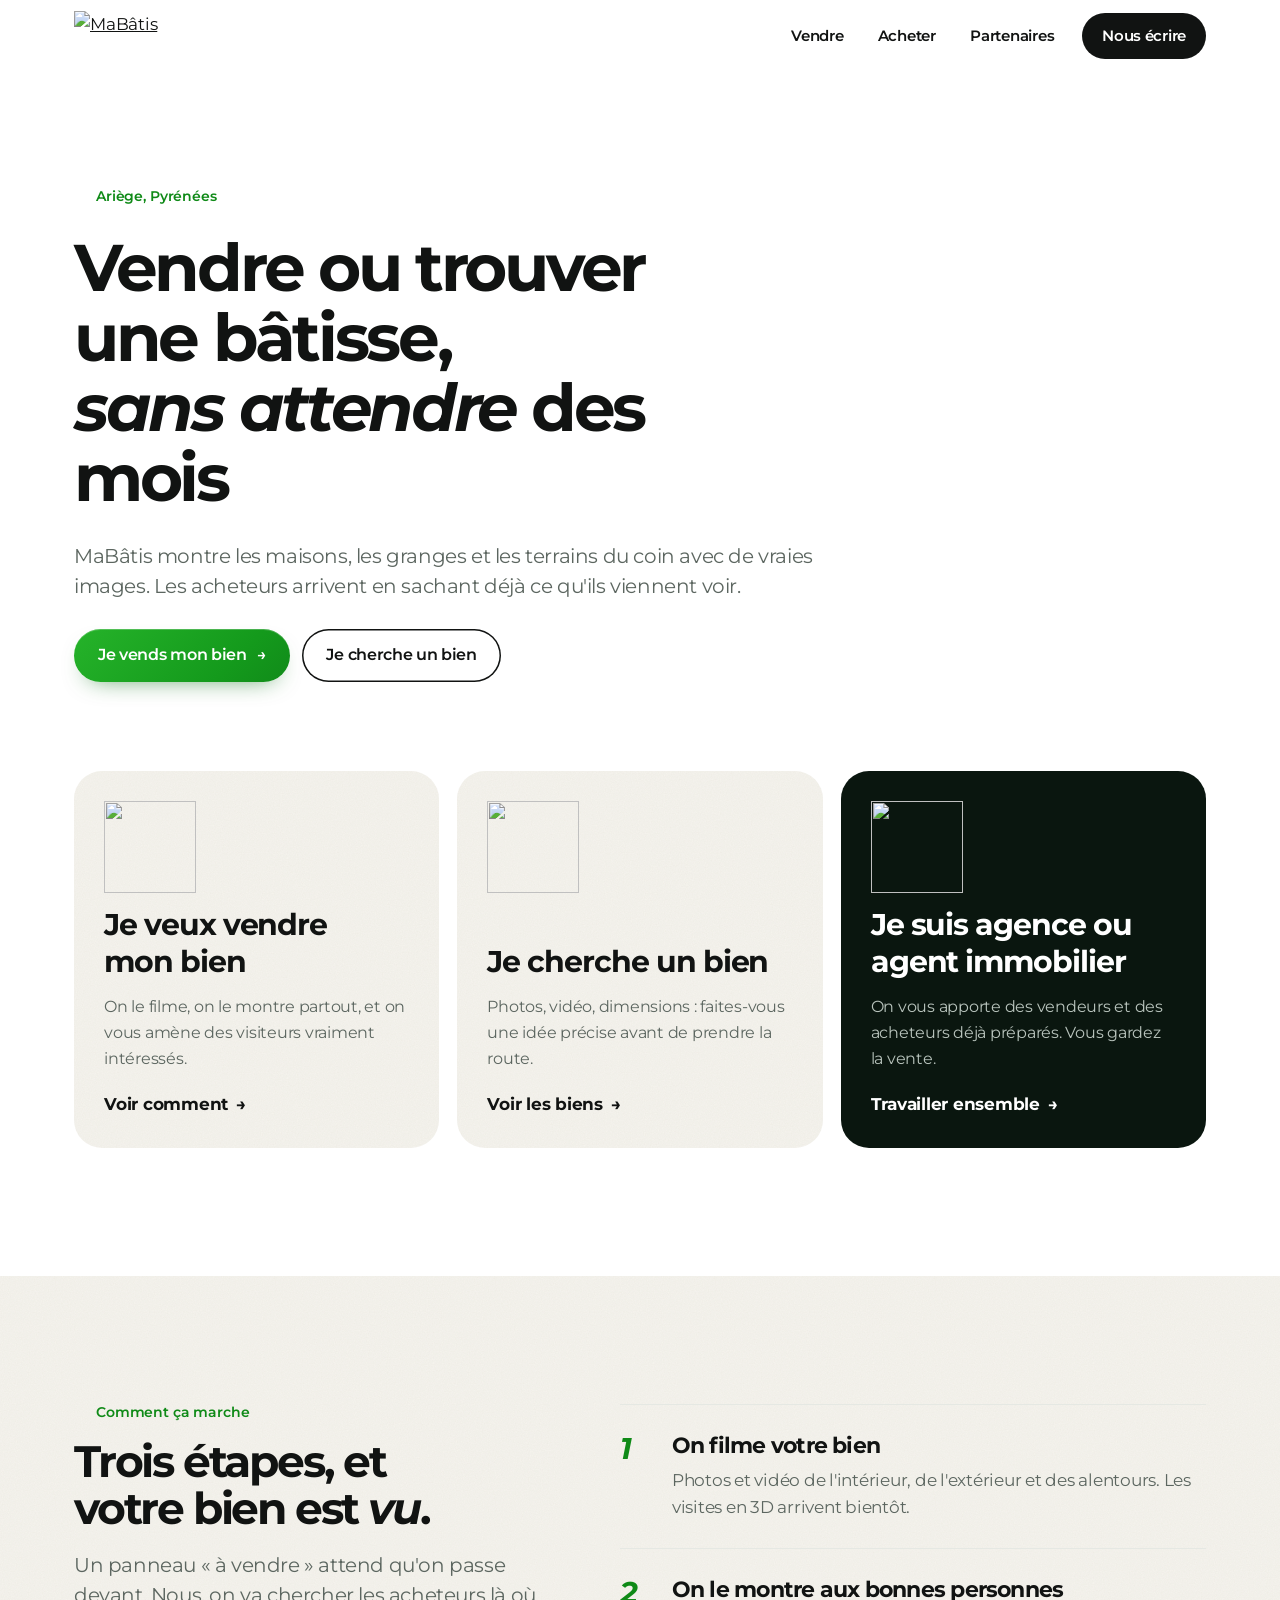
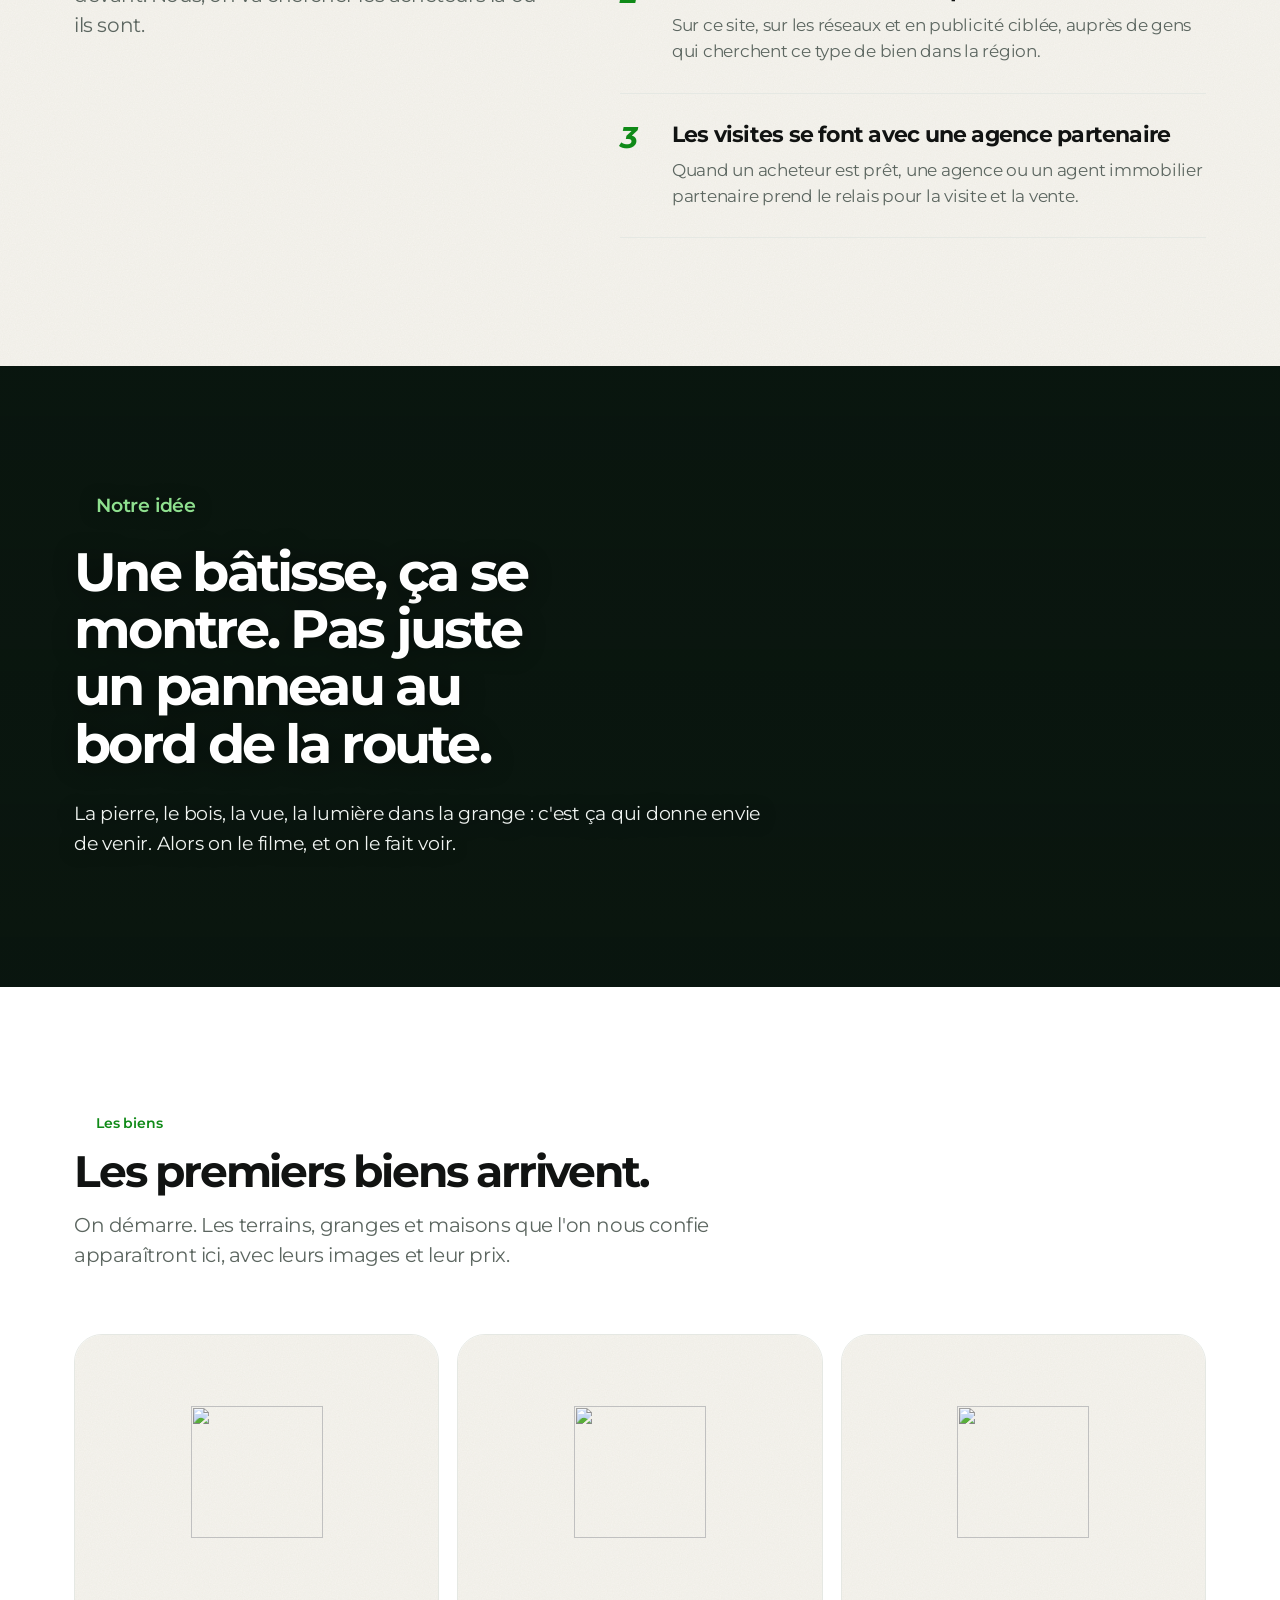
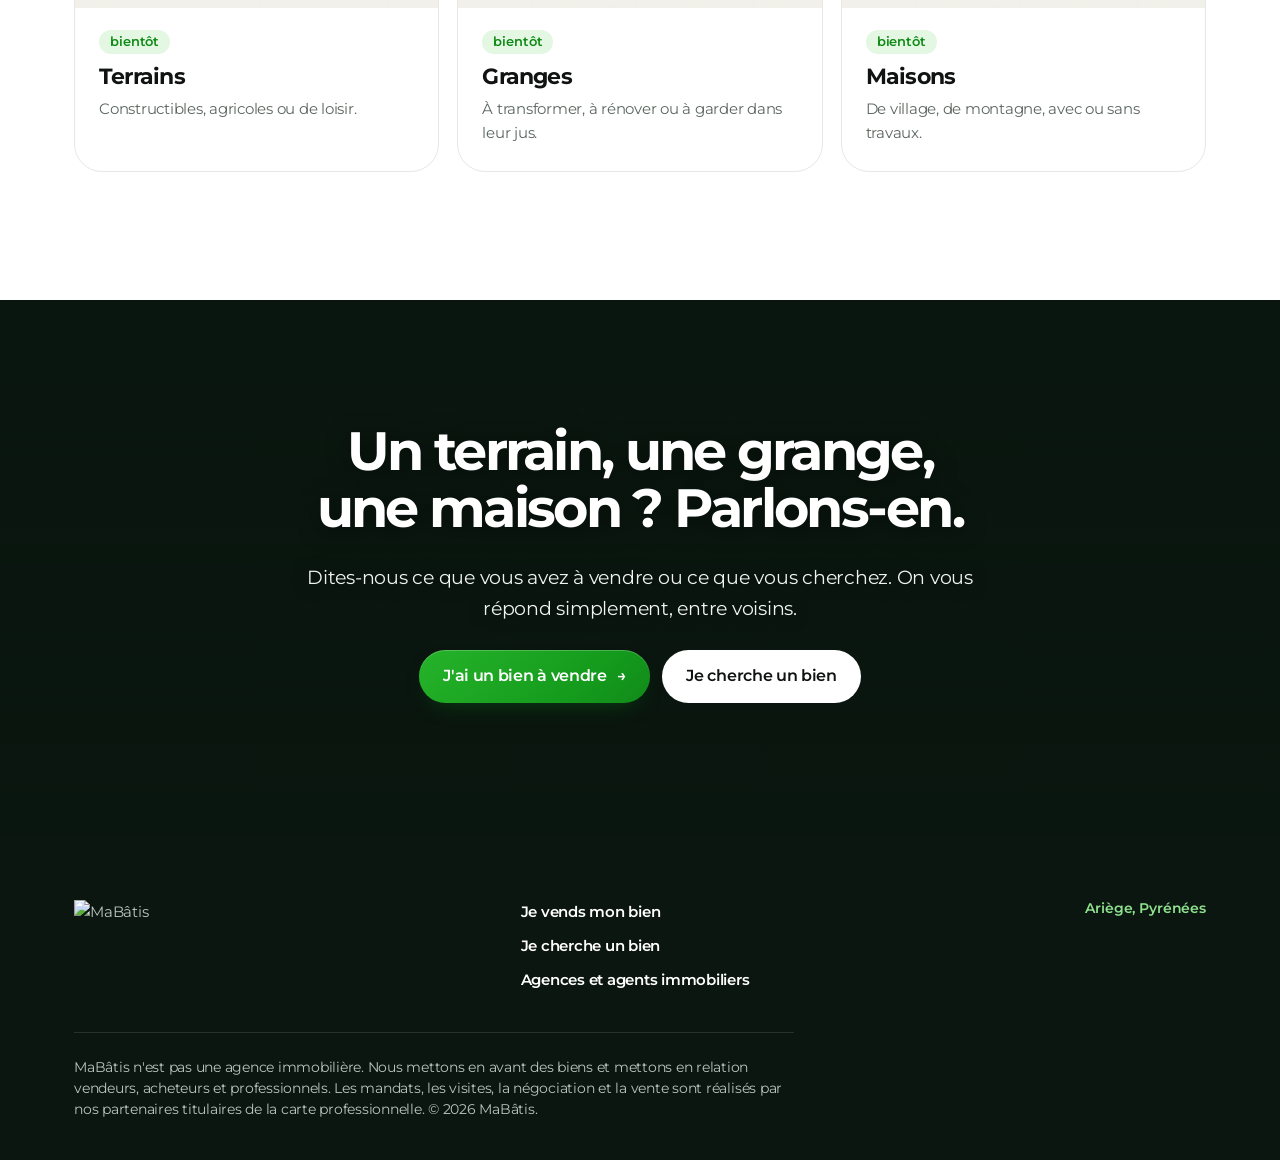
==== index.html @ 5ad7a8e6 "Herbe animée : nouvelle vidéo et boucle en fondu Co-Authored-By: Claude Opus 5.5 <noreply@anthropic." ====
<!doctype html>
<html lang="fr">
<head>
<meta charset="utf-8">
<meta name="viewport" content="width=device-width,initial-scale=1">
<title>MaBâtis</title>
<meta name="description" content="Vendre ou trouver une maison, une grange ou un terrain en Ariège, avec de vraies images et des visiteurs déjà préparés.">
<link rel="icon" href="img/favicon.svg" type="image/svg+xml">
<link rel="preconnect" href="https://fonts.googleapis.com">
<link rel="preconnect" href="https://fonts.gstatic.com" crossorigin>
<link rel="stylesheet" href="https://fonts.googleapis.com/css2?family=Montserrat:ital,wght@0,400;0,500;0,600;0,700;1,700&display=swap">
<link rel="stylesheet" href="css/style.css">
</head>
<body>
<header class="nav">
  <div class="wrap">
    <a class="logo" href="index.html" aria-label="MaBâtis, accueil"><img src="img/logo.png" alt="MaBâtis" width="1080" height="520"></a>
    <button class="burger" aria-label="Menu" aria-expanded="false"><span></span><span></span><span></span></button>
    <nav aria-label="Navigation principale">
      <a href="vendre.html">Vendre</a>
      <a href="acheter.html">Acheter</a>
      <a href="partenaires.html">Partenaires</a>
      <a class="btn noir" href="vendre.html#contact">Nous écrire</a>
    </nav>
  </div>
</header>
<main>

<section class="heros">
  <div class="wrap">
    <p class="sur" data-vu>Ariège, Pyrénées</p>
    <h1 data-vu style="--d:.05s">Vendre ou trouver une bâtisse, <em class="b"><span class="trait">sans attendre</span></em> des mois<span class="carre"></span></h1>
    <p class="chapo" data-vu style="--d:.12s">MaBâtis montre les maisons, les granges et les terrains du coin avec de vraies images. Les acheteurs arrivent en sachant déjà ce qu'ils viennent voir.</p>
    <div class="boutons" data-vu style="--d:.18s">
      <a class="btn" href="vendre.html">Je vends mon bien <span class="fl" aria-hidden="true">→</span></a>
      <a class="btn contour" href="acheter.html">Je cherche un bien</a>
    </div>
  </div>
</section>

<section style="padding-top:0">
  <div class="wrap">
    <div class="portes">
      <a class="porte" href="vendre.html" data-vu><img class="ico" src="img/croquis/maison.png" alt="" loading="lazy"><h3>Je veux vendre mon bien</h3><p>On le filme, on le montre partout, et on vous amène des visiteurs vraiment intéressés.</p><span class="va">Voir comment <span class="fl" aria-hidden="true">→</span></span></a>
      <a class="porte" href="acheter.html" data-vu style="--d:.08s"><img class="ico" src="img/croquis/loupe.png" alt="" loading="lazy"><h3>Je cherche un bien</h3><p>Photos, vidéo, dimensions : faites-vous une idée précise avant de prendre la route.</p><span class="va">Voir les biens <span class="fl" aria-hidden="true">→</span></span></a>
      <a class="porte noire" href="partenaires.html" data-vu style="--d:.16s"><img class="ico" src="img/croquis/poignee.png" alt="" loading="lazy"><h3>Je suis agence ou agent immobilier</h3><p>On vous apporte des vendeurs et des acheteurs déjà préparés. Vous gardez la vente.</p><span class="va">Travailler ensemble <span class="fl" aria-hidden="true">→</span></span></a>
    </div>
  </div>
</section>

<section class="papier">
  <div class="wrap deux">
    <div class="colle-haut" data-vu>
      <p class="sur">Comment ça marche</p>
      <h2>Trois étapes, et votre bien est <em class="b">vu</em>.</h2>
      <p class="chapo">Un panneau « à vendre » attend qu'on passe devant. Nous, on va chercher les acheteurs là où ils sont.</p>
    </div>
    <div class="etapes">
      <div class="etape" data-vu><h3>On filme votre bien</h3><p>Photos et vidéo de l'intérieur, de l'extérieur et des alentours. Les visites en 3D arrivent bientôt.</p></div>
      <div class="etape" data-vu><h3>On le montre aux bonnes personnes</h3><p>Sur ce site, sur les réseaux et en publicité ciblée, auprès de gens qui cherchent ce type de bien dans la région.</p></div>
      <div class="etape" data-vu><h3>Les visites se font avec une agence partenaire</h3><p>Quand un acheteur est prêt, une agence ou un agent immobilier partenaire prend le relais pour la visite et la vente.</p></div>
    </div>
  </div>
</section>

<section class="matiere pierre">
  <div class="fond" aria-hidden="true"><div class="bande"></div></div>
  <div class="wrap">
    <p class="sur" data-vu>Notre idée</p>
    <h2 data-vu style="--d:.06s">Une bâtisse, ça se montre. Pas juste un panneau au bord de la route.</h2>
    <p data-vu style="--d:.12s">La pierre, le bois, la vue, la lumière dans la grange : c'est ça qui donne envie de venir. Alors on le filme, et on le fait voir.</p>
  </div>
</section>

<section>
  <div class="wrap">
    <div class="entete" data-vu>
      <p class="sur">Les biens</p>
      <h2>Les premiers biens arrivent.</h2>
      <p class="chapo">On démarre. Les terrains, granges et maisons que l'on nous confie apparaîtront ici, avec leurs images et leur prix.</p>
    </div>
    <div class="grille g3">
  <article class="bien" data-type="terrain" data-vu style="--d:0s"><div class="vue"><img class="ico" src="img/croquis/terrain.png" alt="" loading="lazy"></div><div class="txt"><span class="etiquette">bientôt</span><h3>Terrains</h3><p>Constructibles, agricoles ou de loisir.</p></div></article>
  <article class="bien" data-type="grange" data-vu style="--d:0.08s"><div class="vue"><img class="ico" src="img/croquis/grange.png" alt="" loading="lazy"></div><div class="txt"><span class="etiquette">bientôt</span><h3>Granges</h3><p>À transformer, à rénover ou à garder dans leur jus.</p></div></article>
  <article class="bien" data-type="maison" data-vu style="--d:0.16s"><div class="vue"><img class="ico" src="img/croquis/maison.png" alt="" loading="lazy"></div><div class="txt"><span class="etiquette">bientôt</span><h3>Maisons</h3><p>De village, de montagne, avec ou sans travaux.</p></div></article>
</div>
  </div>
</section>

<section class="matiere herbe centre">
  <div class="fond" aria-hidden="true"><video class="boucle" autoplay muted loop playsinline preload="auto" poster="img/herbe.jpg" src="img/herbe.mp4"></video><video class="boucle" muted playsinline preload="auto" src="img/herbe.mp4" style="opacity:0"></video></div>
  <div class="wrap">
    <h2 data-vu>Un terrain, une grange, une maison&nbsp;? Parlons-en.</h2>
    <p data-vu style="--d:.06s">Dites-nous ce que vous avez à vendre ou ce que vous cherchez. On vous répond simplement, entre voisins.</p>
    <div class="boutons" data-vu style="--d:.12s"><a class="btn" href="vendre.html#contact">J'ai un bien à vendre <span class="fl" aria-hidden="true">→</span></a><a class="btn blanc" href="acheter.html#contact">Je cherche un bien</a></div>
  </div>
</section>
</main>
<footer>
  <div class="wrap">
    <div class="haut">
      <img src="img/logo-clair.png" alt="MaBâtis" width="1080" height="520">
      <ul>
        <li><a href="vendre.html">Je vends mon bien</a></li>
        <li><a href="acheter.html">Je cherche un bien</a></li>
        <li><a href="partenaires.html">Agences et agents immobiliers</a></li>
      </ul>
      <p class="sur">Ariège, Pyrénées</p>
    </div>
    <p class="legal">MaBâtis n'est pas une agence immobilière. Nous mettons en avant des biens et mettons en relation vendeurs, acheteurs et professionnels. Les mandats, les visites, la négociation et la vente sont réalisés par nos partenaires titulaires de la carte professionnelle. © <span id="annee"></span> MaBâtis.</p>
  </div>
</footer>
<script src="js/main.js"></script>
</body>
</html>
---- css/style.css ----
/* MaBâtis — feuille de style commune aux 4 pages
   Idée : beaucoup de blanc et une typo dense (Montserrat), réveillés par des touches « croquis » vertes
   et par des bandes de matière (herbe, pierre, bois). */
:root{
  --vert:#1FBE1F;        /* vert du logo */
  --vert-texte:#0F8A17;  /* même teinte, assez foncée pour du texte sur blanc */
  --encre:#111312;
  --gris:#5C6660;
  --trait:#E5E8E3;
  --papier:#F6F4EE;
  --nuit:#0A160F;
  --blanc:#FFFFFF;
  --titre:"Montserrat",system-ui,-apple-system,"Segoe UI",sans-serif;
  --rayon:28px;
  --large:1180px;
}
*{box-sizing:border-box}
html{scroll-behavior:smooth;-webkit-text-size-adjust:100%}
body{margin:0;background:var(--blanc);color:var(--encre);font-family:var(--titre);font-size:16.5px;letter-spacing:-.015em;line-height:1.6;-webkit-font-smoothing:antialiased}
img{max-width:100%;display:block}
a{color:inherit}
.wrap{max-width:var(--large);margin:0 auto;padding-inline:24px}
section{padding-block:clamp(64px,10vw,128px)}
/* fond papier : un grain très léger, pour que les croquis aient l'air posés sur une feuille */
.papier,.porte:not(.noire),.bien .vue{background-color:var(--papier);background-image:url("data:image/svg+xml,%3Csvg xmlns='http://www.w3.org/2000/svg' width='220' height='220'%3E%3Cfilter id='g'%3E%3CfeTurbulence type='fractalNoise' baseFrequency='.85' numOctaves='2' stitchTiles='stitch'/%3E%3CfeColorMatrix values='0 0 0 0 .33 0 0 0 0 .31 0 0 0 0 .26 0 0 0 .09 0'/%3E%3C/filter%3E%3Crect width='220' height='220' filter='url(%23g)'/%3E%3C/svg%3E")}

/* ---------- typo ---------- */
h1,h2,h3{font-weight:700;letter-spacing:-.05em;line-height:1.06;margin:0;text-wrap:balance}
h1{font-size:clamp(34px,5.4vw,66px)}
h2{font-size:clamp(26px,3.5vw,44px)}
h3{font-size:clamp(18px,1.9vw,22px);letter-spacing:-.035em;line-height:1.22}
p{margin:0}
.chapo{font-size:clamp(17px,1.7vw,20px);color:var(--gris);max-width:58ch;line-height:1.5;letter-spacing:-.02em}
em.b{font-style:italic;font-weight:700}                 /* l'italique gras de « Bâtis » */
/* petit libellé au-dessus des titres, précédé du carré crayonné du logo */
.sur{display:inline-flex;align-items:center;gap:9px;font-weight:600;font-size:14px;letter-spacing:-.01em;color:var(--vert-texte);line-height:1.2}
.sur::before{content:"";width:13px;height:11px;flex:none;background:url("../img/croquis/carre.png") center/contain no-repeat}
.matiere .sur,.sombre .sur,footer .sur{color:#8FE08F}

/* soulignement : un vrai trait de crayon, découpé dans une planche dessinée */
.trait{position:relative;white-space:nowrap}
.trait::after{content:"";position:absolute;left:-1%;right:-1%;bottom:-.2em;height:.2em;background:url("../img/croquis/trait-fin.png") center/100% 100% no-repeat;z-index:-1}
/* le petit carré hachuré du logo, tel quel */
.carre{display:inline-block;width:.34em;height:.3em;margin-left:.07em;background:url("../img/croquis/carre.png") center/contain no-repeat}

/* ---------- boutons ---------- */
.btn{display:inline-flex;align-items:center;gap:10px;font:inherit;font-weight:600;font-size:15.5px;letter-spacing:-.02em;text-decoration:none;border:0;cursor:pointer;
  padding:14px 24px;border-radius:999px;color:var(--blanc);
  background:linear-gradient(135deg,#27B52B 0%,#149A1C 48%,#0B6F15 100%);background-size:160% 160%;background-position:0% 50%;
  box-shadow:0 10px 24px -14px rgba(11,111,21,.75),inset 0 1px 0 rgba(255,255,255,.22);
  transition:transform .25s cubic-bezier(.2,.8,.2,1),background-position .5s,box-shadow .25s,background-color .25s,color .25s}
.btn:hover{transform:translateY(-2px);background-position:100% 50%;box-shadow:0 16px 30px -14px rgba(11,111,21,.8),inset 0 1px 0 rgba(255,255,255,.22)}
.btn.noir{background:var(--encre);box-shadow:none}
.btn.noir:hover{background:#2A2F2C}
.btn.blanc{background:var(--blanc);color:var(--encre);box-shadow:none}
.btn.blanc:hover{background:#EEF3EE}
.btn.contour{background:transparent;color:var(--encre);box-shadow:inset 0 0 0 1.5px var(--encre)}
.btn.contour:hover{background:var(--encre);color:var(--blanc)}
.btn .fl{transition:transform .25s}
.btn:hover .fl{transform:translateX(4px)}
.boutons{display:flex;flex-wrap:wrap;gap:12px}
:focus-visible{outline:3px solid var(--vert);outline-offset:3px;border-radius:6px}

/* ---------- barre du haut ---------- */
.nav{position:sticky;top:0;z-index:50;background:rgba(255,255,255,.78);backdrop-filter:saturate(180%) blur(18px);-webkit-backdrop-filter:saturate(180%) blur(18px);border-bottom:1px solid transparent;transition:border-color .3s}
.nav.colle{border-bottom-color:var(--trait)}
.nav .wrap{display:flex;align-items:center;gap:20px;height:72px}
.nav .logo img{height:50px;width:auto}
.nav nav{margin-left:auto;display:flex;align-items:center;gap:6px}
.nav nav a{font-weight:600;font-size:15px;text-decoration:none;padding:10px 14px;border-radius:999px;transition:background .2s}
.nav nav a:hover,.nav nav a[aria-current="page"]{background:var(--papier)}
.nav nav a.btn{padding:11px 20px;color:var(--blanc);margin-left:8px}
.burger{display:none;margin-left:auto;background:none;border:0;padding:10px;cursor:pointer}
.burger span{display:block;width:24px;height:2.5px;background:var(--encre);margin:5px 0;border-radius:2px;transition:transform .3s,opacity .3s}
@media (max-width:820px){
  .burger{display:block}
  .nav nav{position:absolute;top:72px;left:0;right:0;margin:0;flex-direction:column;align-items:stretch;gap:4px;padding:12px 24px 24px;background:var(--blanc);border-bottom:1px solid var(--trait);display:none}
  .nav.ouvert nav{display:flex}
  .nav nav a{padding:14px 16px;font-size:17px}
  .nav nav a.btn{margin:8px 0 0;justify-content:center}
  .nav.ouvert .burger span:nth-child(1){transform:translateY(7.5px) rotate(45deg)}
  .nav.ouvert .burger span:nth-child(2){opacity:0}
  .nav.ouvert .burger span:nth-child(3){transform:translateY(-7.5px) rotate(-45deg)}
}

/* ---------- héros ---------- */
.heros{padding-block:clamp(56px,9vw,120px) clamp(48px,7vw,96px)}
.heros .wrap{display:flex;flex-direction:column;gap:28px}
.heros h1{max-width:15ch}
.heros.large h1{max-width:18ch}

/* ---------- les 3 entrées ---------- */
.portes{display:grid;grid-template-columns:repeat(3,1fr);gap:18px}
.porte{position:relative;display:flex;flex-direction:column;gap:14px;min-height:320px;padding:30px;border-radius:var(--rayon);background:var(--papier);text-decoration:none;overflow:hidden;
  transition:transform .45s cubic-bezier(.2,.8,.2,1),box-shadow .45s}
.porte:hover{transform:translateY(-6px);box-shadow:0 30px 60px -30px rgba(10,22,15,.35)}
.porte .ico{width:92px;height:92px;object-fit:contain;object-position:left center;margin-bottom:auto}
.porte h3{font-size:clamp(22px,2.4vw,30px)}
.porte p{color:var(--gris);font-size:16px}
.porte .va{font-weight:700;display:inline-flex;gap:8px;align-items:center;margin-top:6px}
.porte .va .fl{transition:transform .3s}
.porte:hover .va .fl{transform:translateX(6px)}
.porte.noire{background:var(--nuit);color:var(--blanc)}
.porte.noire p{color:#B9C4BD}
@media (max-width:900px){.portes{grid-template-columns:1fr}.porte{min-height:0}.porte .ico{margin-bottom:8px}}


/* ---------- grilles de contenu ---------- */
.entete{display:flex;flex-direction:column;gap:16px;margin-bottom:clamp(36px,5vw,64px)}
.grille{display:grid;gap:18px}
.g2{grid-template-columns:repeat(2,1fr)}
.g3{grid-template-columns:repeat(3,1fr)}
.g4{grid-template-columns:repeat(4,1fr)}
@media (max-width:980px){.g4{grid-template-columns:repeat(2,1fr)}.g3{grid-template-columns:1fr 1fr}}
@media (max-width:680px){.g2,.g3,.g4{grid-template-columns:1fr}}
.carte{padding:28px;border-radius:var(--rayon);background:var(--blanc);border:1px solid var(--trait);display:flex;flex-direction:column;gap:10px}
.papier .carte{border-color:transparent}
.carte p{color:var(--gris);font-size:16px}
.carte .ico{width:68px;height:68px;object-fit:contain;object-position:left center;margin-bottom:10px}

/* étapes : un vrai ordre, donc de vrais numéros */
.etapes{counter-reset:e;display:grid;gap:0}
.etape{counter-increment:e;display:grid;grid-template-columns:auto 1fr;gap:8px 28px;padding:28px 0;border-top:1px solid var(--trait)}
.etape:last-child{border-bottom:1px solid var(--trait)}
.etape::before{content:counter(e);font-style:italic;font-weight:700;font-size:30px;letter-spacing:-.05em;line-height:1;color:var(--vert-texte);grid-row:span 2;min-width:1.2ch;padding-top:1px}
.etape p{color:var(--gris);max-width:62ch}
.deux{display:grid;grid-template-columns:1fr 1.25fr;gap:clamp(32px,6vw,96px);align-items:start}
@media (max-width:900px){.deux{grid-template-columns:1fr}}
.colle-haut{position:sticky;top:110px;display:flex;flex-direction:column;gap:18px}
@media (max-width:900px){.colle-haut{position:static}}

/* ---------- bandes de matière ---------- */
.matiere{position:relative;color:var(--blanc);overflow:hidden;isolation:isolate;background:var(--nuit)}
/* fond de matière : une couche plus haute que la section, que le script fait glisser au défilement (parallaxe) */
.matiere .fond{position:absolute;left:0;right:0;top:-22%;bottom:-22%;z-index:-2;overflow:hidden;
  transform:perspective(1200px) translate3d(0,calc(var(--py,0)*1px),0) rotateX(calc(var(--rx,0)*1deg)) scale(1.06);will-change:transform}
.matiere::after{content:"";position:absolute;inset:0;z-index:-1;background:linear-gradient(180deg,rgba(10,22,15,.30),rgba(10,22,15,.52))}
/* herbe : vidéo en boucle */
.matiere .fond video{position:absolute;inset:0;width:100%;height:100%;object-fit:cover;transition:opacity 1s linear}
/* pierre et bois : la caméra glisse de gauche à droite sans fin (bande d'image doublée en miroir, donc sans raccord) */
.matiere .bande{position:absolute;top:0;left:0;height:100%;aspect-ratio:64/9;min-width:200vw;background:var(--img) 0 0/50% 100% repeat-x;animation:travelling var(--duree,90s) linear infinite;will-change:transform}
.matiere.pierre{--img:url("../img/pierre-boucle.jpg")}
.matiere.bois{--img:url("../img/bois-boucle.jpg");--duree:110s}
@keyframes travelling{from{transform:translate3d(0,0,0)}to{transform:translate3d(-50%,0,0)}}
.matiere .wrap{transform:translate3d(0,calc(var(--ty,0)*1px),0);will-change:transform}
.matiere .wrap{display:flex;flex-direction:column;gap:26px;align-items:flex-start}
.matiere h2{font-size:clamp(28px,4.3vw,54px);max-width:18ch;text-shadow:0 2px 24px rgba(0,0,0,.45)}
.matiere p{color:#F0F4F1;max-width:54ch;font-size:clamp(16px,1.6vw,19px);text-shadow:0 1px 16px rgba(0,0,0,.55)}
.matiere.centre .wrap{align-items:center;text-align:center}
.sombre{background:var(--nuit);color:var(--blanc)}
.sombre .chapo{color:#B9C4BD}

/* ---------- biens ---------- */
.filtres{display:flex;flex-wrap:wrap;gap:8px;margin-bottom:28px}
.filtres button{font:inherit;font-weight:600;font-size:15px;padding:10px 18px;border-radius:999px;border:1px solid var(--trait);background:var(--blanc);cursor:pointer;transition:background .2s,color .2s,border-color .2s}
.filtres button[aria-pressed="true"]{background:var(--encre);color:var(--blanc);border-color:var(--encre)}
.bien{border-radius:var(--rayon);overflow:hidden;background:var(--blanc);border:1px solid var(--trait);display:flex;flex-direction:column}
.bien .vue{aspect-ratio:4/3;display:grid;place-items:center}
.bien .vue .ico{width:132px;height:132px;object-fit:contain}
.bien .txt{padding:22px 24px 26px;display:flex;flex-direction:column;gap:6px}
.bien .txt p{color:var(--gris);font-size:15px}
.etiquette{align-self:flex-start;font-weight:600;font-size:12.5px;letter-spacing:-.01em;line-height:1;color:var(--vert-texte);background:rgba(31,190,31,.12);padding:6px 11px;border-radius:999px;margin-bottom:4px}

/* ---------- formulaire ---------- */
form.contact{display:grid;grid-template-columns:1fr 1fr;gap:14px;padding:clamp(22px,3vw,36px);border-radius:var(--rayon);background:var(--blanc);border:1px solid var(--trait)}
form.contact label{display:flex;flex-direction:column;gap:6px;font-weight:600;font-size:14px}
form.contact .tout{grid-column:1 / -1}
form.contact input,form.contact select,form.contact textarea{font:inherit;font-weight:400;font-size:16px;padding:14px 16px;border-radius:14px;border:1px solid var(--trait);background:var(--papier);color:var(--encre);min-width:0;width:100%}
form.contact textarea{min-height:120px;resize:vertical}
form.contact input:focus,form.contact select:focus,form.contact textarea:focus{outline:2px solid var(--vert);outline-offset:1px;background:var(--blanc)}
form.contact .retour{grid-column:1 / -1;font-weight:600;padding:14px 16px;border-radius:14px;background:var(--papier)}
form.contact small{grid-column:1 / -1;color:var(--gris);font-size:13px;font-weight:400}
@media (max-width:620px){form.contact{grid-template-columns:1fr}}

/* ---------- pied de page ---------- */
footer{background:var(--nuit);color:#B9C4BD;padding-block:64px 40px;font-size:15px}
footer .haut{display:flex;flex-wrap:wrap;gap:32px 64px;justify-content:space-between;align-items:flex-start;margin-bottom:40px}
footer img{height:64px;width:auto}
footer ul{list-style:none;margin:0;padding:0;display:flex;flex-direction:column;gap:10px}
footer a{text-decoration:none;color:var(--blanc);font-weight:600}
footer a:hover{color:var(--vert)}
footer .legal{border-top:1px solid rgba(255,255,255,.12);padding-top:24px;max-width:80ch;font-size:13.5px;line-height:1.55}

/* ---------- apparitions au défilement (seulement si le script tourne) ---------- */
.js [data-vu]{opacity:0;transform:translateY(26px);transition:opacity .9s cubic-bezier(.2,.8,.2,1),transform .9s cubic-bezier(.2,.8,.2,1);transition-delay:var(--d,0s)}
.js [data-vu].vu{opacity:1;transform:none}
.js .trait::after{opacity:0;transition:opacity .8s ease .45s}
.js .vu .trait::after,.js .trait.vu::after{opacity:1}
@media (prefers-reduced-motion:reduce){
  html{scroll-behavior:auto}
  .js [data-vu]{opacity:1;transform:none;transition:none}
  .js .trait::after{opacity:1;transition:none}
  .matiere .bande{animation:none!important}
  .matiere .fond,.matiere .wrap{transform:none!important}
  .btn,.porte{transition:none}
}

/* les ancres ne passent pas sous la barre du haut */
[id]{scroll-margin-top:96px}
[hidden]{display:none!important}
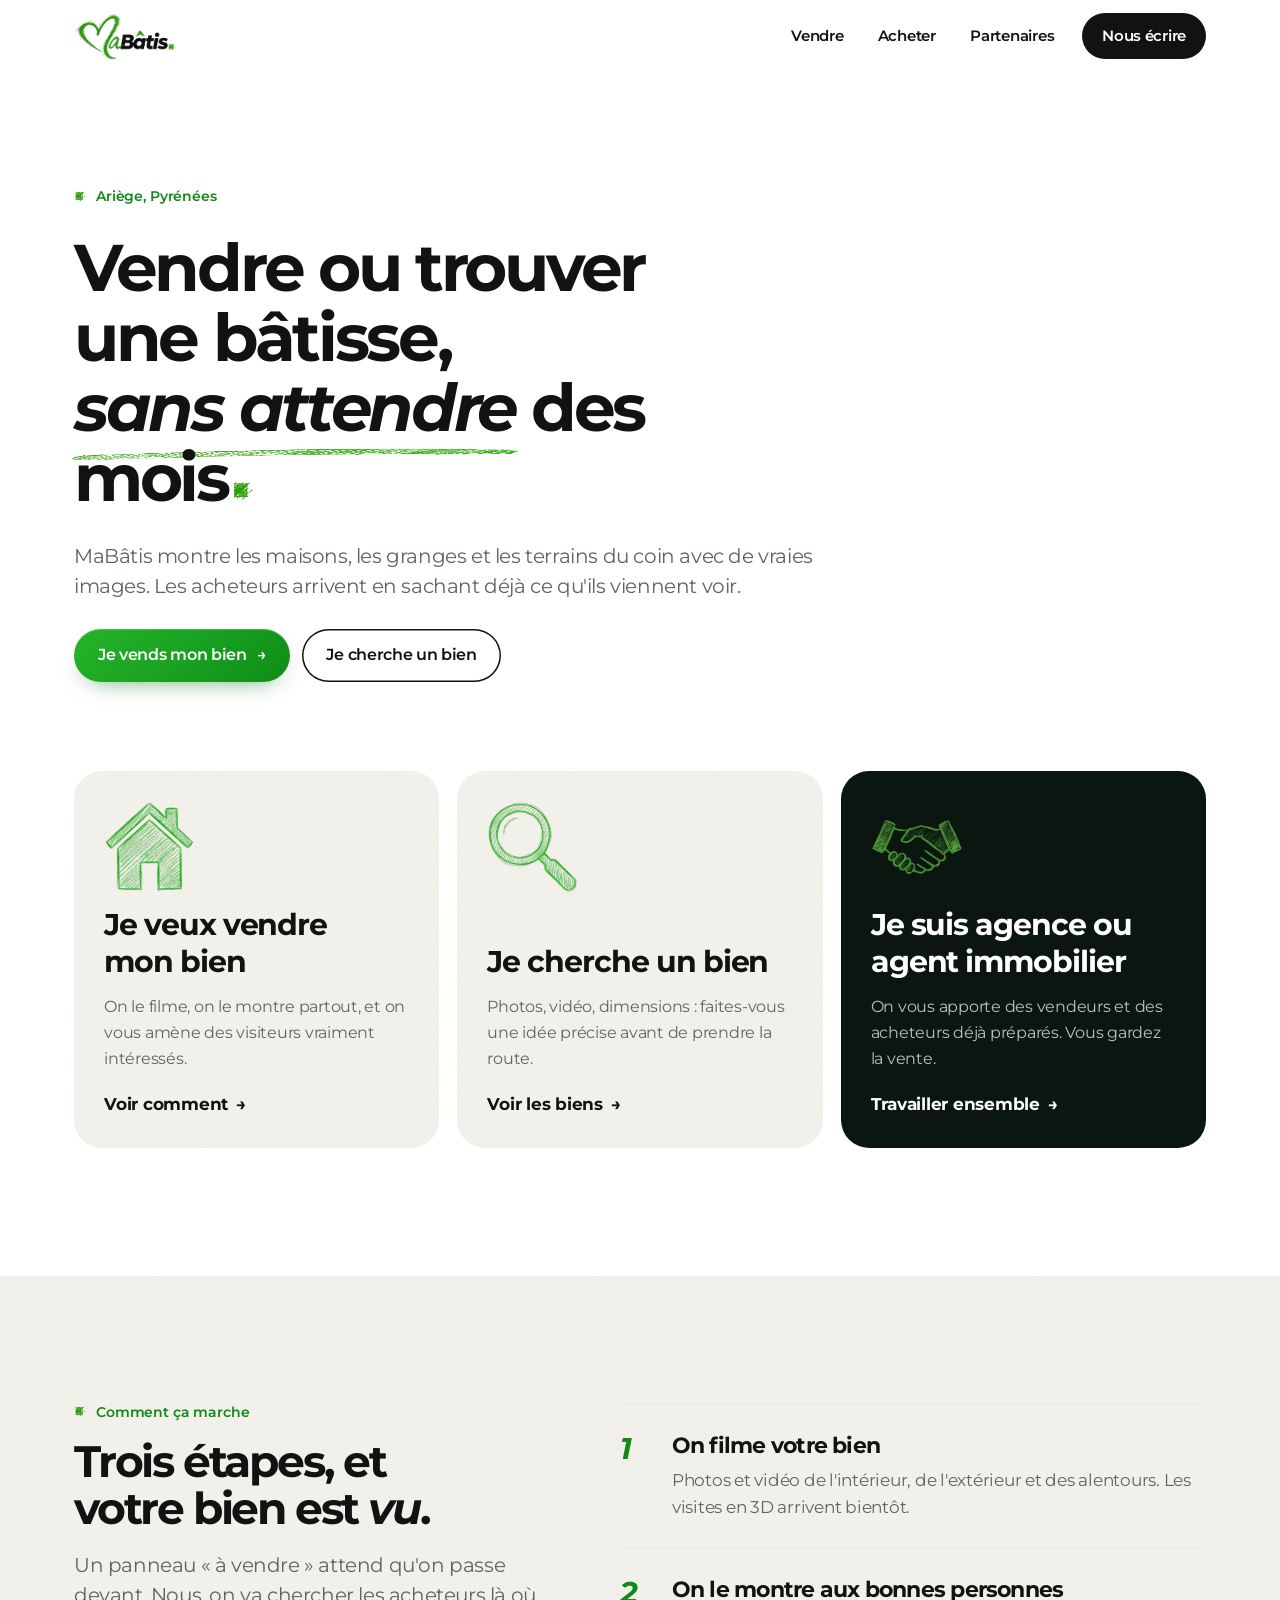
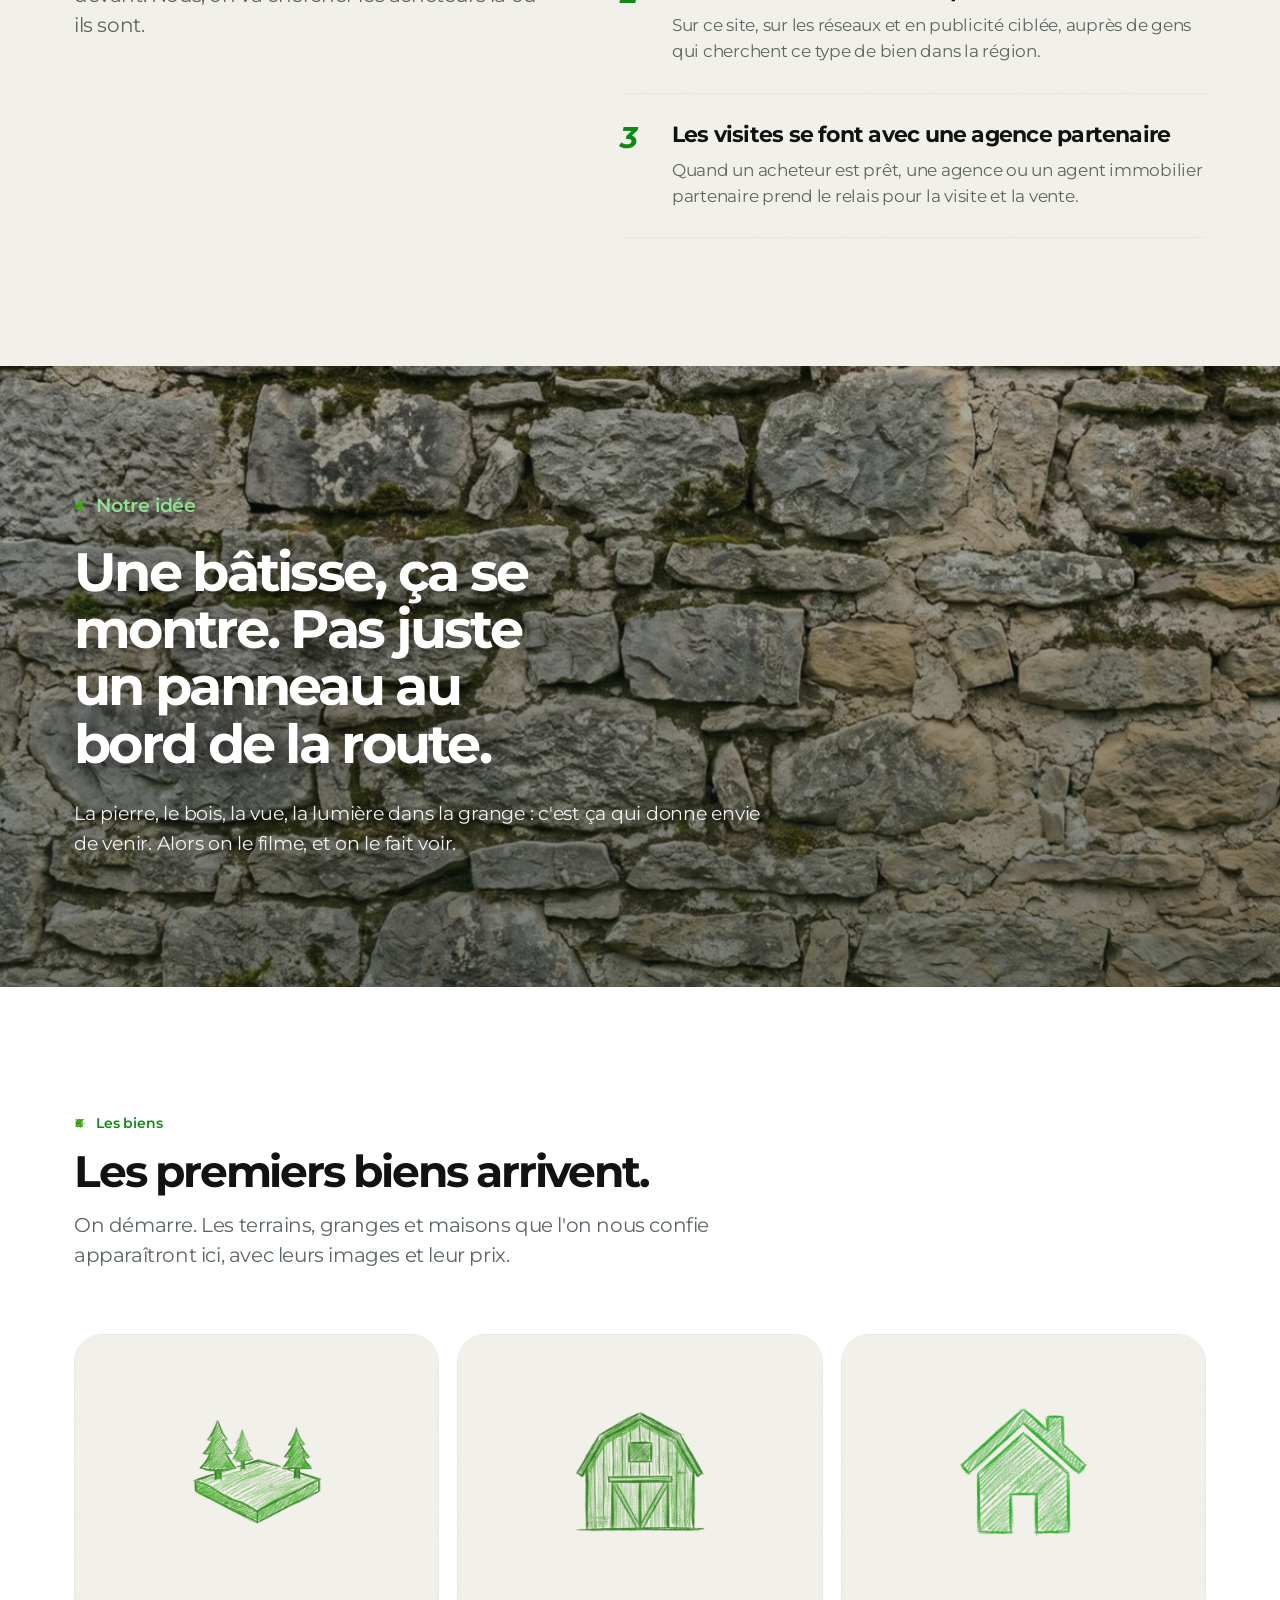
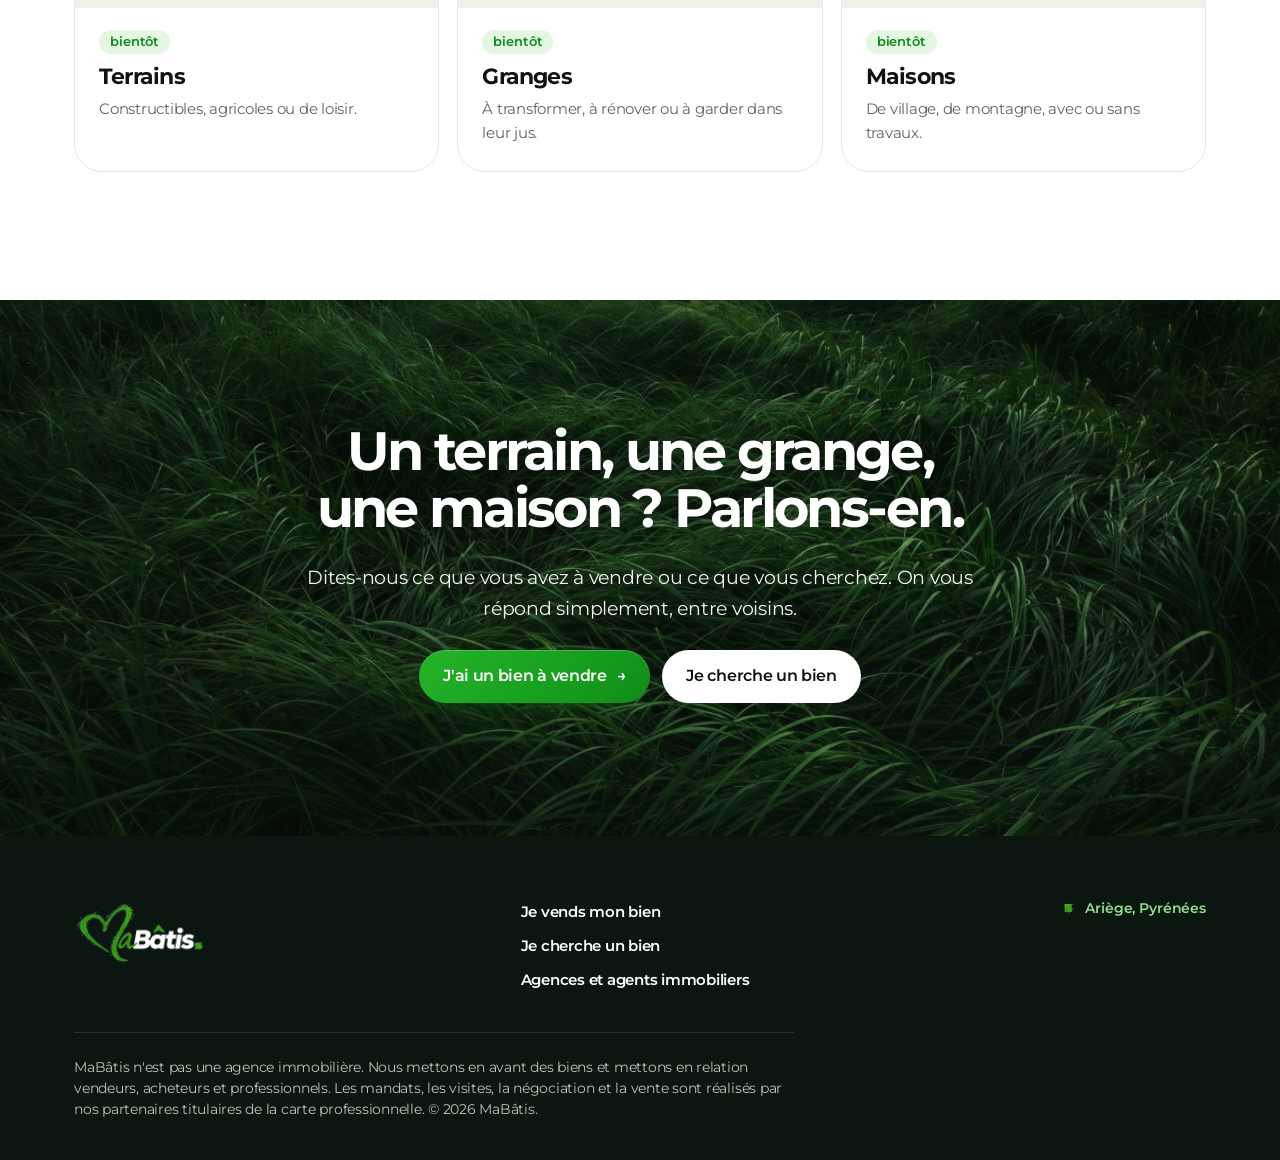
==== commit 3ce56866: "Site MaBâtis : première version Quatre pages (accueil, vendre, acheter, partenaires), textures animé" ====
--- a/index.html
+++ b/index.html
@@ -88,7 +88,7 @@
 </section>
 
 <section class="matiere herbe centre">
-  <div class="fond" aria-hidden="true"><video class="boucle" autoplay muted loop playsinline preload="auto" poster="img/herbe.jpg" src="img/herbe.mp4"></video><video class="boucle" muted playsinline preload="auto" src="img/herbe.mp4" style="opacity:0"></video></div>
+  <div class="fond" aria-hidden="true"><video autoplay muted loop playsinline preload="metadata" poster="img/herbe.jpg"><source src="img/herbe.mp4" type="video/mp4"></video></div>
   <div class="wrap">
     <h2 data-vu>Un terrain, une grange, une maison&nbsp;? Parlons-en.</h2>
     <p data-vu style="--d:.06s">Dites-nous ce que vous avez à vendre ou ce que vous cherchez. On vous répond simplement, entre voisins.</p>
--- a/css/style.css
+++ b/css/style.css
@@ -136,7 +136,7 @@
   transform:perspective(1200px) translate3d(0,calc(var(--py,0)*1px),0) rotateX(calc(var(--rx,0)*1deg)) scale(1.06);will-change:transform}
 .matiere::after{content:"";position:absolute;inset:0;z-index:-1;background:linear-gradient(180deg,rgba(10,22,15,.30),rgba(10,22,15,.52))}
 /* herbe : vidéo en boucle */
-.matiere .fond video{position:absolute;inset:0;width:100%;height:100%;object-fit:cover;transition:opacity 1s linear}
+.matiere .fond video{position:absolute;inset:0;width:100%;height:100%;object-fit:cover}
 /* pierre et bois : la caméra glisse de gauche à droite sans fin (bande d'image doublée en miroir, donc sans raccord) */
 .matiere .bande{position:absolute;top:0;left:0;height:100%;aspect-ratio:64/9;min-width:200vw;background:var(--img) 0 0/50% 100% repeat-x;animation:travelling var(--duree,90s) linear infinite;will-change:transform}
 .matiere.pierre{--img:url("../img/pierre-boucle.jpg")}
